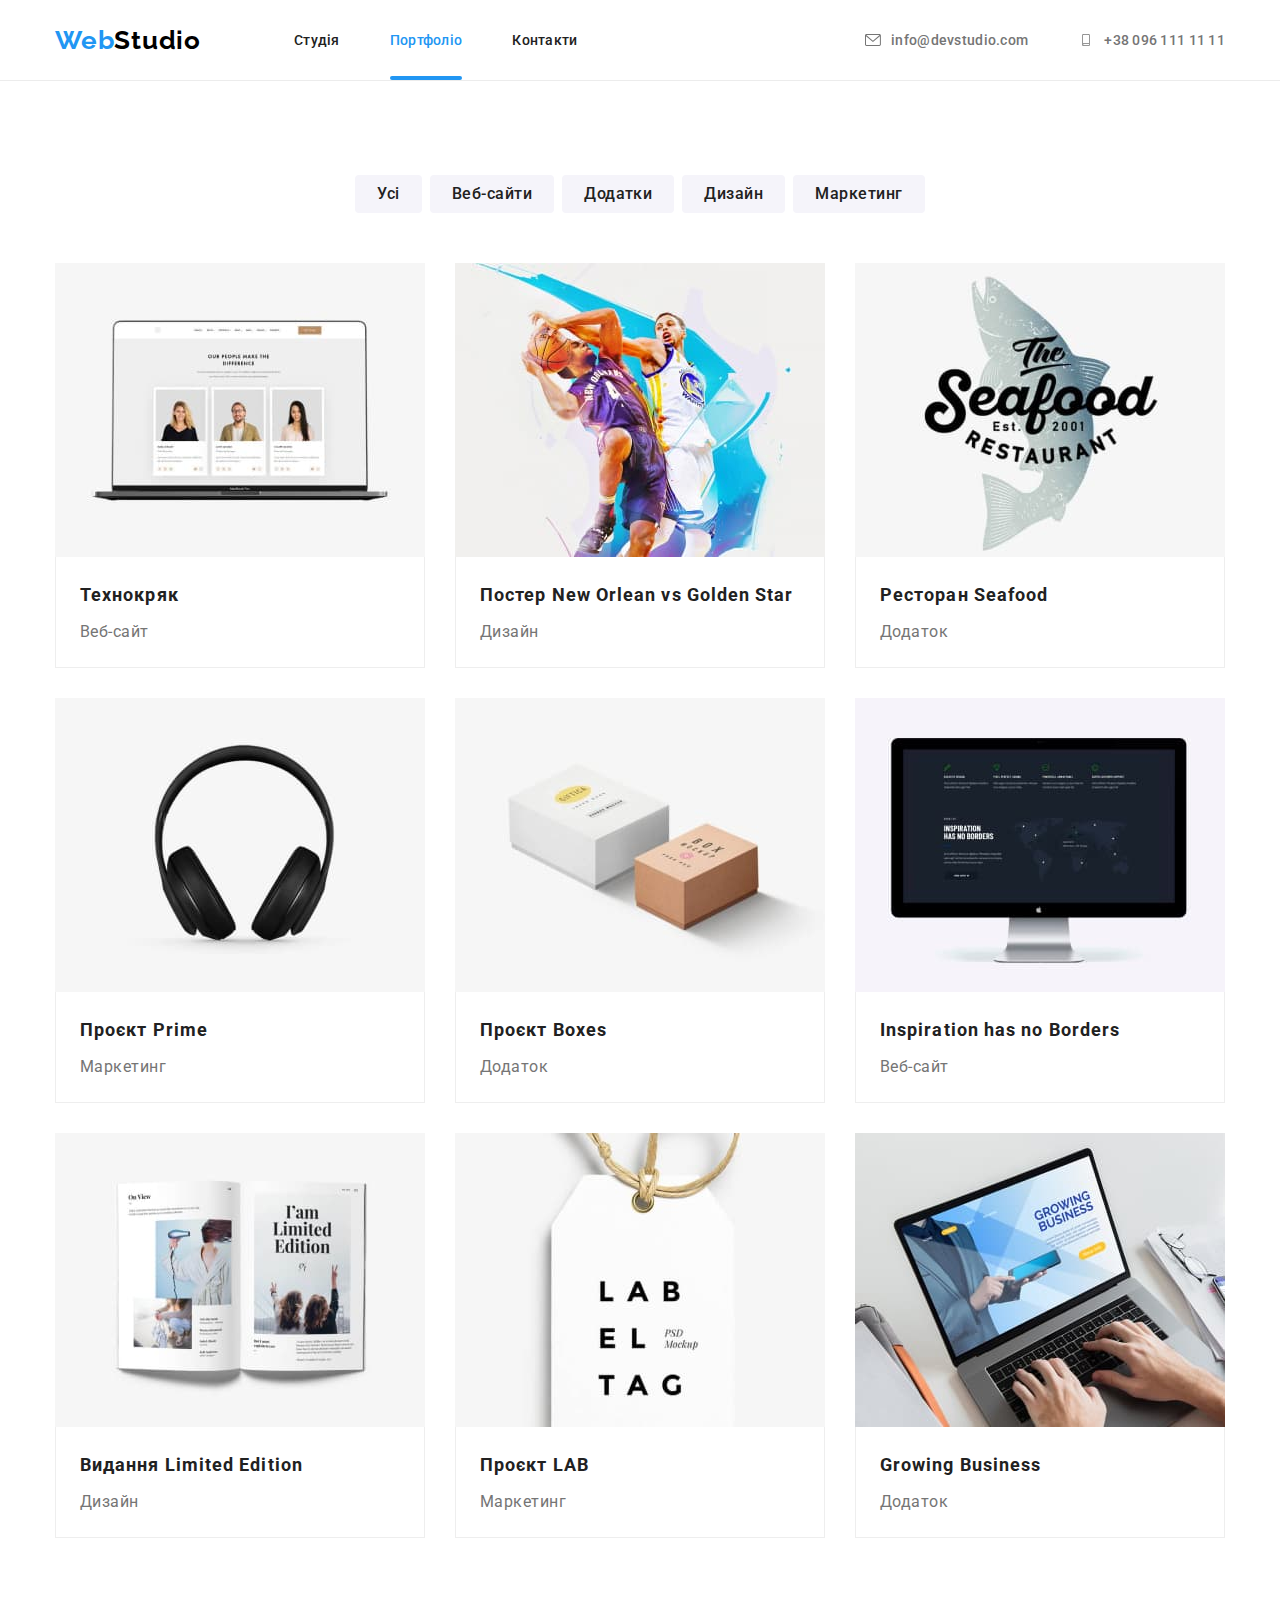
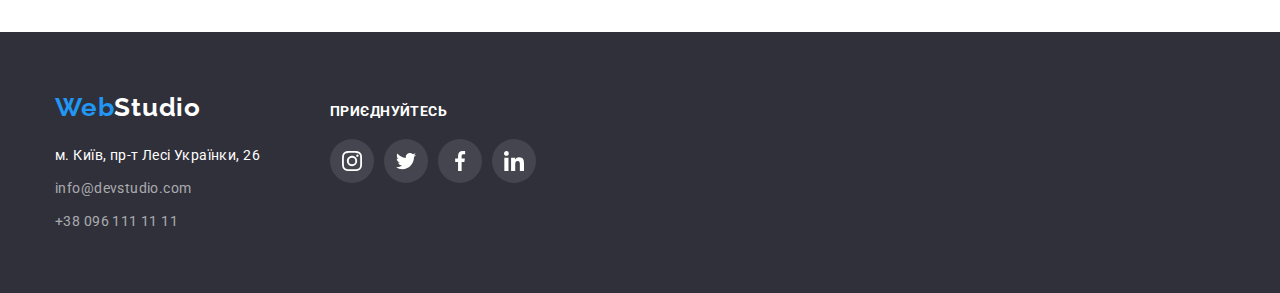
==== portfolio.html @ 4a7755b4 "Initial commit" ====
<!DOCTYPE html>
<html lang="uk">
  <head>
    <meta charset="UTF-8" />
    <meta http-equiv="X-UA-Compatible" content="IE=edge" />
    <meta name="viewport" content="width=device-width, initial-scale=1.0" />
    <title>WebStudio</title>
    <!-- Fonts -->
    <link rel="preconnect" href="https://fonts.googleapis.com" />
    <link rel="preconnect" href="https://fonts.gstatic.com" crossorigin />
    <link
      href="https://fonts.googleapis.com/css2?family=Raleway:wght@700&family=Roboto:wght@400;500;700;900&display=swap"
      rel="stylesheet"
    />

    <!-- Modern normalized -->

    <link rel="stylesheet" href="./css/modern-normalized.css" />

    <!-- Custom styles -->
    <link rel="stylesheet" href="./css/styles.css" />
  </head>

  <body class="page">
    <header class="header">
      <div class="container header-container">
        <a class="logo" href="./index.html" lang="en"><span class="accent">Web</span>Studio</a>
        <nav class="nav">
          <ul class="list header-nav-list">
            <li class="list-item">
              <a class="header-nav-link link" href="./index.html">Студія</a>
            </li>
            <li>
              <a class="header-nav-link link active" href="./portfolio.html">Портфоліо</a>
            </li>
            <li>
              <a class="header-nav-link link" href="">Контакти</a>
            </li>
          </ul>
        </nav>

        <div class="header-contacts">
          <ul class="header-list-contacts list">
            <li class="list-item">
              <a class="header-nav-link link" href="mailto:info@devstudio.com" lang="en"
                ><svg class="icon-nav" width="16" height="12">
                  <use href="./images/icons.svg#envelope"></use>
                </svg>
                info@devstudio.com</a
              >
            </li>
            <li class="list-item">
              <a class="header-nav-link link" href="tel:+380961111111"
                ><svg class="icon-nav" width="16" height="12">
                  <use href="./images/icons.svg#smartphone"></use>
                </svg>
                +38 096 111 11 11</a
              >
            </li>
          </ul>
        </div>
      </div>
    </header>

    <main>
      <section class="section-portfolio section">
        <div class="container portfolio">
          <h1 hidden>Портфоліо</h1>

          <div class="btn-portfolio">
            <ul class="list-btn list">
              <li class="btn-list-item">
                <button class="portfolio-btn btn" type="button">Усі</button>
              </li>
              <li class="btn-list-item">
                <button class="portfolio-btn btn" type="button">Веб-сайти</button>
              </li>
              <li class="btn-list-item">
                <button class="portfolio-btn btn" type="button">Додатки</button>
              </li>
              <li class="btn-list-item">
                <button class="portfolio-btn btn" type="button">Дизайн</button>
              </li>
              <li class="btn-list-item">
                <button class="portfolio-btn btn" type="button">Маркетинг</button>
              </li>
            </ul>
          </div>

          <div class="portfolio-cards">
            <ul class="cards-list-portfolio list">
              <li class="cards-item-portfolio">
                <a class="cards-link-portfolio link" href="#">
                  <div class="thumb-cards">
                    <img
                      class="img-portfolio img"
                      src="./images/portfolio/img-1.jpeg"
                      alt="Картинка вебсайт"
                      width="370"
                      height="294"
                    />

                    <div class="overlay">
                      <p class="overlay-desc"
                        >Ресурс пропонує комплексні пропозиції з різним рівнем функціоналу та
                        сервісів. Все це дозволить відвідувачу отримати вичерпні відомості про
                        компанію чи приватну особу.</p
                      >
                    </div>
                  </div>
                  <div class="group-bottom-cards"
                    ><h2 class="subtitle-portfolio">Технокряк</h2>
                    <p class="desc-portfolio">Веб-сайт</p>
                  </div>
                </a>
              </li>

              <li class="cards-item-portfolio">
                <a href="#" class="cards-link-portfolio link">
                  <div class="thumb-cards">
                    <img
                      class="img-portfolio img"
                      src="./images/portfolio/img-2.jpeg"
                      alt="зображення дизайну"
                      width="370"
                      height="294"
                    />
                    <div class="overlay">
                      <p class="overlay-desc"
                        >Ресурс пропонує комплексні пропозиції з різним рівнем функціоналу та
                        сервісів. Все це дозволить відвідувачу отримати вичерпні відомості про
                        компанію чи приватну особу.</p
                      >
                    </div>
                  </div>

                  <div class="group-bottom-cards">
                    <h2 class="subtitle-portfolio"
                      >Постер <span lang="en">New Orlean vs Golden Star</span></h2
                    >
                    <p class="desc-portfolio">Дизайн</p>
                  </div>
                </a>
              </li>

              <li class="cards-item-portfolio">
                <a href="#" class="cards-link-portfolio link">
                  <div class="thumb-cards">
                    <img
                      class="img-portfolio img"
                      src="./images/portfolio/img-3.jpeg"
                      alt="логотип ресторану"
                      width="370"
                      height="294"
                    />

                    <div class="overlay">
                      <p class="overlay-desc"
                        >Ресурс пропонує комплексні пропозиції з різним рівнем функціоналу та
                        сервісів. Все це дозволить відвідувачу отримати вичерпні відомості про
                        компанію чи приватну особу.</p
                      >
                    </div>
                  </div>

                  <div class="group-bottom-cards"
                    ><h2 class="subtitle-portfolio">Ресторан <span lang="en">Seafood</span> </h2>
                    <p class="desc-portfolio">Додаток</p>
                  </div>
                </a>
              </li>

              <li class="cards-item-portfolio">
                <a href="#" class="cards-link-portfolio link">
                  <div class="thumb-cards">
                    <img
                      class="img-portfolio img"
                      src="./images/portfolio/img-4.jpeg"
                      alt="Навушники"
                      width="370"
                      height="294"
                    />

                    <div class="overlay">
                      <p class="overlay-desc"
                        >Ресурс пропонує комплексні пропозиції з різним рівнем функціоналу та
                        сервісів. Все це дозволить відвідувачу отримати вичерпні відомості про
                        компанію чи приватну особу.</p
                      >
                    </div>
                  </div>

                  <div class="group-bottom-cards"
                    ><h2 class="subtitle-portfolio">Проєкт <span lang="en">Prime</span> </h2>
                    <p class="desc-portfolio">Маркетинг</p>
                  </div>
                </a>
              </li>

              <li class="cards-item-portfolio">
                <a href="#" class="cards-link-portfolio link">
                  <div class="thumb-cards">
                    <img
                      class="img-portfolio img"
                      src="./images/portfolio/img-5.jpeg"
                      alt="коробки"
                      width="370"
                      height="294"
                    />

                    <div class="overlay">
                      <p class="overlay-desc"
                        >Ресурс пропонує комплексні пропозиції з різним рівнем функціоналу та
                        сервісів. Все це дозволить відвідувачу отримати вичерпні відомості про
                        компанію чи приватну особу.</p
                      >
                    </div>
                  </div>

                  <div class="group-bottom-cards"
                    ><h2 class="subtitle-portfolio">Проєкт <span lang="en">Boxes</span> </h2>
                    <p class="desc-portfolio">Додаток</p>
                  </div>
                </a>
              </li>

              <li class="cards-item-portfolio">
                <a href="#" class="cards-link-portfolio link">
                  <div class="thumb-cards">
                    <img
                      class="img-portfolio img"
                      src="./images/portfolio/img-6.jpeg"
                      alt="монітор"
                      width="370"
                      height="294"
                    />

                    <div class="overlay">
                      <p class="overlay-desc"
                        >Ресурс пропонує комплексні пропозиції з різним рівнем функціоналу та
                        сервісів. Все це дозволить відвідувачу отримати вичерпні відомості про
                        компанію чи приватну особу.</p
                      >
                    </div>
                  </div>

                  <div class="group-bottom-cards">
                    <h2 class="subtitle-portfolio" lang="en">Inspiration has no Borders</h2>
                    <p class="desc-portfolio">Веб-сайт</p>
                  </div>
                </a>
              </li>

              <li class="cards-item-portfolio">
                <a href="#" class="cards-link-portfolio link">
                  <div class="thumb-cards">
                    <img
                      class="img-portfolio img"
                      src="./images/portfolio/img-7.jpeg"
                      alt="журнал"
                      width="370"
                      height="294"
                    />

                    <div class="overlay">
                      <p class="overlay-desc"
                        >Ресурс пропонує комплексні пропозиції з різним рівнем функціоналу та
                        сервісів. Все це дозволить відвідувачу отримати вичерпні відомості про
                        компанію чи приватну особу.</p
                      >
                    </div>
                  </div>

                  <div class="group-bottom-cards">
                    <h2 class="subtitle-portfolio"
                      >Видання <span lang="en">Limited Edition</span>
                    </h2>
                    <p class="desc-portfolio">Дизайн</p>
                  </div>
                </a>
              </li>

              <li class="cards-item-portfolio">
                <a href="#" class="cards-link-portfolio link">
                  <div class="thumb-cards">
                    <img
                      class="img-portfolio img"
                      src="./images/portfolio/img-8.jpeg"
                      alt="лейба"
                      width="370"
                      height="294"
                    />

                    <div class="overlay">
                      <p class="overlay-desc"
                        >Ресурс пропонує комплексні пропозиції з різним рівнем функціоналу та
                        сервісів. Все це дозволить відвідувачу отримати вичерпні відомості про
                        компанію чи приватну особу.</p
                      >
                    </div>
                  </div>

                  <div class="group-bottom-cards"
                    ><h2 class="subtitle-portfolio">Проєкт <span lang="en">LAB</span></h2>
                    <p class="desc-portfolio">Маркетинг</p>
                  </div>
                </a>
              </li>

              <li class="cards-item-portfolio">
                <a href="#" class="cards-link-portfolio link">
                  <div class="thumb-cards">
                    <img
                      class="img-portfolio img"
                      src="./images/portfolio/img-9.jpeg"
                      alt="ноутбук"
                      width="370"
                      height="294"
                    />

                    <div class="overlay">
                      <p class="overlay-desc"
                        >Ресурс пропонує комплексні пропозиції з різним рівнем функціоналу та
                        сервісів. Все це дозволить відвідувачу отримати вичерпні відомості про
                        компанію чи приватну особу.</p
                      >
                    </div>
                  </div>

                  <div class="group-bottom-cards">
                    <h2 class="subtitle-portfolio" lang="en">Growing Business </h2>
                    <p class="desc-portfolio">Додаток</p>
                  </div>
                </a>
              </li>
            </ul>
          </div>
        </div>
      </section>
    </main>
    <footer class="footer">
      <div class="container footer-container">
        <div class="group-footer">
          <a class="logo-footer" href="./index.html" lang="en">
            <span class="accent">Web</span>Studio</a
          >
          <address class="contacts-adress">
            <ul class="list">
              <li class="list-item-contacts">
                <a
                  class="link address"
                  href="https://goo.gl/maps/JGpB8rqsACKzJYv68"
                  target="_blank"
                  rel="noopener noreferrer"
                  >м. Київ, пр-т Лесі Українки, 26</a
                >
              </li>
              <li class="list-item-contacts">
                <a class="footer-contacts link" href="mailto:info@devstudio.com" lang="en"
                  >info@devstudio.com</a
                >
              </li>
              <li class="list-item-contacts">
                <a class="footer-contacts link" href="tel:+380961111111">+38 096 111 11 11</a>
              </li>
            </ul>
          </address>
        </div>

        <div class="social-links">
          <p class="footer-title">приєднуйтесь</p>
          <ul class="footer-socials list">
            <li class="item"
              ><a
                class="link footer-socials-link"
                href="#"
                target="_blank"
                rel="noreferrer noopener"
                ><svg class="footer-socials-icon" width="20" height="20">
                  <use href="./images/icons.svg#instagram"></use></svg></a
            ></li>
            <li class="item"
              ><a
                class="link footer-socials-link"
                href="#"
                target="_blank"
                rel="noreferrer noopener"
                ><svg class="footer-socials-icon" width="20" height="20">
                  <use href="./images/icons.svg#twitter"></use></svg></a
            ></li>
            <li class="item"
              ><a
                class="link footer-socials-link"
                href="#"
                target="_blank"
                rel="noreferrer noopener"
                ><svg class="footer-socials-icon" width="20" height="20">
                  <use href="./images/icons.svg#facebook"></use></svg></a
            ></li>
            <li class="item"
              ><a
                class="link footer-socials-link"
                href="#"
                target="_blank"
                rel="noreferrer noopener"
              >
                <svg class="footer-socials-icon" width="20" height="20">
                  <use href="./images/icons.svg#linkedin"></use>
                </svg>
              </a>
            </li>
          </ul>
        </div>
      </div>
    </footer>
  </body>
</html>
---- css/modern-normalized.css ----
/**
 * Minified by jsDelivr using clean-css v4.2.3.
 * Original file: /npm/modern-normalize@1.1.0/modern-normalize.css
 *
 * Do NOT use SRI with dynamically generated files! More information: https://www.jsdelivr.com/using-sri-with-dynamic-files
 */
/*! modern-normalize v1.1.0 | MIT License | https://github.com/sindresorhus/modern-normalize */
*,
::after,
::before {
  box-sizing: border-box;
}
html {
  -moz-tab-size: 4;
  tab-size: 4;
}
html {
  line-height: 1.15;
  -webkit-text-size-adjust: 100%;
}
body {
  margin: 0;
}
body {
  font-family: system-ui, -apple-system, 'Segoe UI', Roboto, Helvetica, Arial, sans-serif,
    'Apple Color Emoji', 'Segoe UI Emoji';
}
hr {
  height: 0;
  color: inherit;
}
abbr[title] {
  text-decoration: underline dotted;
}
b,
strong {
  font-weight: bolder;
}
code,
kbd,
pre,
samp {
  font-family: ui-monospace, SFMono-Regular, Consolas, 'Liberation Mono', Menlo, monospace;
  font-size: 1em;
}
small {
  font-size: 80%;
}
sub,
sup {
  font-size: 75%;
  line-height: 0;
  position: relative;
  vertical-align: baseline;
}
sub {
  bottom: -0.25em;
}
sup {
  top: -0.5em;
}
table {
  text-indent: 0;
  border-color: inherit;
}
button,
input,
optgroup,
select,
textarea {
  font-family: inherit;
  font-size: 100%;
  line-height: 1.15;
  margin: 0;
}
button,
select {
  text-transform: none;
}
[type='button'],
[type='reset'],
[type='submit'],
button {
  -webkit-appearance: button;
}
::-moz-focus-inner {
  border-style: none;
  padding: 0;
}
:-moz-focusring {
  outline: 1px dotted ButtonText;
}
:-moz-ui-invalid {
  box-shadow: none;
}
legend {
  padding: 0;
}
progress {
  vertical-align: baseline;
}
::-webkit-inner-spin-button,
::-webkit-outer-spin-button {
  height: auto;
}
[type='search'] {
  -webkit-appearance: textfield;
  outline-offset: -2px;
}
::-webkit-search-decoration {
  -webkit-appearance: none;
}
::-webkit-file-upload-button {
  -webkit-appearance: button;
  font: inherit;
}
summary {
  display: list-item;
}
/*# sourceMappingURL=/sm/b8ae781793ee4eb86edef3f2a2ac43a5575d063ed8cd287d7553f9f1b2776616.map */
---- css/styles.css ----
:root {
  /* Fonts */
  --maine-font: 'Roboto', sans-serif;
  --secondary-font: 'Raleway', sans-serif;
  /* Text colors */
  --maine-txt-cl: #212121;
  --gray-txt-cl: #757575;
  --light-txt-cl: #ffffff;
  --accent-txt-cl: #2196f3;
  --gray-txt-cl-60: rgba(255, 255, 255, 0.6);

  /* Background colors */
  --accent-bgd-cl: #2196f3;
  --black-bgd-cl: #2f303a;
  --gray-bgd-cl: #f5f4fa;
  --gray-bgd-btn-cl: #f5f4fa;
  --gray-bgd-icon-cl: #afb1b8;
  --gray-bgd-icon-footer-cl: linear-gradient(0deg, rgba(0, 0, 0, 0.2), rgba(0, 0, 0, 0.2)),
    rgba(255, 255, 255, 0.1);

  /* Others */

  --grey-border-cl: #ececec;
  --light-border-cl: #eeeeee;
  --animation-hover: 250ms cubic-bezier(0.4, 0, 0.2, 1);
  --animation-modal: 500ms cubic-bezier(0.4, 0, 0.2, 1);
}

/* Reset */
h1,
h2,
h3,
h4,
h5,
h6,
p {
  margin: 0;
}

.list {
  list-style: none;
  padding-left: 0;
  margin: 0;
}

.link {
  text-decoration: none;
  color: currentColor;
}

/* Base styles */

.page {
  font-family: var(--maine-font);
  color: var(--maine-txt-cl);
}

.container {
  width: 1200px;
  padding-left: 15px;
  padding-right: 15px;
  margin-left: auto;
  margin-right: auto;

  /* outline: 2px solid red;
  outline-offset: -2px; */
}

.section {
  padding-top: 94px;
  padding-bottom: 94px;
}

.img {
  display: block;
  max-width: 100%;
  height: auto;
}

/* Header */

.header {
  background-color: #ffffff;

  border-bottom: 1px solid var(--grey-border-cl);
}

.header-container {
  display: flex;
  align-items: center;
}

.logo {
  font-weight: 700;
  font-size: 26px;
  line-height: calc(31 / 26);
  letter-spacing: 0.03em;
  font-family: var(--secondary-font);
  margin-right: 93px;

  color: #000000;
  text-decoration: none;
}

.accent {
  color: var(--accent-txt-cl);
}

.header-nav-link {
  display: flex;
  align-items: center;
  font-weight: 500;
  font-size: 14px;
  line-height: calc(16 / 14);
  letter-spacing: 0.02em;
  cursor: pointer;
  padding-bottom: 32px;
  padding-top: 32px;

  transition: color var(--animation-hover);
}

.active {
  display: block;
  position: relative;
  color: var(--accent-txt-cl);
}

.active::after {
  content: '';
  position: absolute;
  width: 100%;
  height: 4px;
  left: 0;
  bottom: 0;
  background: var(--accent-bgd-cl);
  border-radius: 2px;
}

.header-nav-link:hover,
.header-nav-link:focus {
  color: var(--accent-txt-cl);
}

.header-list-contacts {
  color: var(--gray-txt-cl);
}

.header-nav-list {
  display: flex;
  align-items: center;
  gap: 50px;
}

.header-contacts {
  display: flex;
  align-items: center;
  margin-left: auto;
}

.header-list-contacts {
  display: flex;
  align-items: center;
  gap: 50px;
}

.icon-nav {
  margin-right: 10px;
  fill: var(--gray-txt-cl);
  transition: fill var(--animation-hover);
}

.header-nav-link:hover .icon-nav,
.header-nav-link:focus .icon-nav {
  fill: var(--accent-bgd-cl);
}

/* Шапка */
.section-tittle {
  max-width: 1600px;
  margin-left: auto;
  margin-right: auto;
  background-image: url(../images/hero/overlay.png), url(../images/hero/hero-img.jpeg);
  background-position: center;
  background-repeat: no-repeat;
  background-size: cover;

  background-color: var(--black-bgd-cl);
  padding: 200px 0 200px;
}

.hero-container {
  align-items: center;
}

.maine-tittle {
  font-weight: 900;
  font-size: 44px;
  line-height: calc(60 / 44);
  text-align: center;
  letter-spacing: 0.06em;
  text-transform: uppercase;
  color: var(--light-txt-cl);
  width: 696px;

  margin-left: auto;
  margin-right: auto;
  margin-bottom: 30px;
}

.maine-btn {
  margin-left: auto;
  margin-right: auto;
  display: block;
  padding: 10px 32px;

  background-color: var(--accent-bgd-cl);
  color: var(--light-txt-cl);
  font-weight: 700;
  font-size: 16px;
  line-height: calc(30 / 16);
  letter-spacing: 0.06em;
  box-shadow: 0px 4px 4px rgba(0, 0, 0, 0.15);
  border-radius: 4px;
  border: none;
  font-family: inherit;
}
.maine-btn:hover,
.maine-btn:focus {
  cursor: pointer;
}

/* Особливості */

.peculiarity-container {
  display: flex;
  align-items: center;
}

.list-peculiarity {
  display: flex;
  gap: 30px;
}

.group-peculiarity {
  height: 120px;
  width: 270px;
  margin-bottom: 30px;
  background-color: var(--gray-bgd-cl);
  border-radius: 4px;
  display: flex;
  align-items: center;
  justify-content: center;
}

.subtitle-peculiarity {
  margin-bottom: 10px;

  font-size: 14px;
  line-height: calc(16 / 14);
  letter-spacing: 0.03em;
  text-transform: uppercase;
}

.desc-peculiarity {
  font-size: 14px;
  line-height: calc(24 / 14);
  letter-spacing: 0.03em;
  color: var(--gray-txt-cl);
}

/* Чим ми займаємось */

.section-benefits {
  padding-top: 0;
}

.title-benefits {
  font-size: 36px;
  line-height: calc(42 / 36);
  text-align: center;
  letter-spacing: 0.03em;
  margin-bottom: 50px;
}

.list-benefits {
  display: flex;
  gap: 30px;
}

.thumb-benefits {
  position: relative;
}

.thumb-benif-group {
  width: 370px;
  height: 70px;
  background-color: rgba(47, 48, 58, 0.8);
  position: absolute;
  bottom: 0;
  left: 0;

  display: flex;
  align-items: center;
  justify-content: center;
}

.thumb-benif-desc {
  font-weight: 700;
  font-size: 14px;
  line-height: calc(16 / 14);
  text-align: center;
  letter-spacing: 0.03em;
  text-transform: uppercase;
  color: var(--light-txt-cl);

  position: relative;
}

/* Наша команда */

.section-team {
  background-color: var(--gray-bgd-cl);
}

.title-team {
  font-size: 36px;
  line-height: calc(42 / 36);
  text-align: center;
  letter-spacing: 0.03em;
  margin-bottom: 50px;
}

.list-team {
  display: flex;
  gap: 30px;
}

.item-team {
  min-width: 270px;

  background: #ffffff;
  box-shadow: 0px 1px 3px rgba(0, 0, 0, 0.12), 0px 1px 1px rgba(0, 0, 0, 0.14),
    0px 2px 1px rgba(0, 0, 0, 0.2);
  border-radius: 0px 0px 4px 4px;
}

/* .img-team {
  margin-bottom: 30px;
} */

.subtitle-team {
  font-weight: 500;
  font-size: 16px;
  line-height: calc(19 / 16);
  text-align: center;
  letter-spacing: 0.03em;
  margin-bottom: 10px;
}

.desc-team {
  font-size: 16px;
  line-height: calc(19 / 16);
  text-align: center;
  letter-spacing: 0.03em;
  color: var(--gray-txt-cl);
  margin-bottom: 16px;
}

/* socials */

.team-wrap {
  padding-bottom: 30px;
  padding-top: 30px;
}

.socials {
  display: flex;
  gap: 10px;
  justify-content: center;
}

.socials-link {
  display: flex;
  align-items: center;
  justify-content: center;
  width: 44px;
  height: 44px;
  border-radius: 50%;

  background-color: var(--light-txt-cl);

  transition: background-color var(--animation-hover);
}

.social-icon {
  fill: var(--gray-bgd-icon-cl);

  transition: fill var(--animation-hover);
}

.socials-link:hover .social-icon,
.socials-link:focus .social-icon {
  fill: var(--light-txt-cl);
}

.socials-link:hover,
.socials-link:focus {
  background-color: var(--accent-bgd-cl);
}

/* Постійні клієнти */
.section-title {
  font-size: 36px;
  line-height: calc(42 / 36);
  text-align: center;
  letter-spacing: 0.03em;
  margin-bottom: 50px;
}
.clients {
  padding-top: 94px;
  padding-bottom: 94px;
}

.client-list {
  display: flex;
  justify-content: space-between;
  margin-top: 50px;
}

.clients-link {
  display: flex;
  width: 170px;
  height: 92px;
  border: 1px solid var(--gray-bgd-icon-cl);
  border-radius: 4px;
  justify-content: center;
  align-items: center;

  transition: border 250ms var(--animation-hover);
}
.clients-icon {
  fill: var(--gray-bgd-icon-cl);
  transition: fill var(--animation-hover);
}

.clients-link:hover,
.clients-link:focus {
  border: 1px solid var(--accent-txt-cl);
}

.clients-link:hover .clients-icon,
.clients-link:focus .clients-icon {
  fill: var(--accent-txt-cl);
}

/* Портфоліо */

.list-btn {
  display: flex;
  justify-content: center;
  gap: 8px;
  margin-bottom: 50px;
}
.list-btn .btn {
  font-weight: 500;
  font-size: 16px;
  line-height: calc(26 / 16);
  letter-spacing: 0.03em;
  background-color: var(--gray-bgd-btn-cl);
  color: var(--maine-txt-cl);

  cursor: pointer;
  border: none;
  border-radius: 4px;
  padding: 6px 22px;

  transition: color var(--animation-hover), background-color var(--animation-hover),
    box-shadow var(--animation-hover);
}

.list-btn .btn:focus,
.list-btn .btn:hover {
  color: var(--light-txt-cl);
  background-color: var(--accent-bgd-cl);
  box-shadow: 0px 3px 1px rgba(0, 0, 0, 0.1), 0px 1px 2px rgba(0, 0, 0, 0.08),
    0px 2px 2px rgba(0, 0, 0, 0.12);
}

.portfolio-cards {
  display: flex;
}
.cards-list-portfolio {
  display: flex;
  gap: 30px;
  flex-wrap: wrap;
}

.cards-item-portfolio {
  background: #ffffff;
  /* width: 370px; */
}

.cards-link-portfolio {
  display: block;

  transition: box-shadow var(--animation-hover);
}

.cards-link-portfolio:hover,
.cards-link-portfolio:focus {
  box-shadow: 0px 1px 1px rgba(0, 0, 0, 0.12), 0px 4px 4px rgba(0, 0, 0, 0.06),
    1px 4px 6px rgba(0, 0, 0, 0.16);
}

.group-bottom-cards {
  padding-left: 24px;
  padding-top: 20px;
  padding-bottom: 20px;
  border: 1px solid var(--light-border-cl);
  border-top: transparent;
}

.subtitle-portfolio {
  font-size: 18px;
  line-height: calc(36 / 18);
  letter-spacing: 0.06em;
  color: var(--maine-txt-cl);

  margin-bottom: 4px;
}

.desc-portfolio {
  font-size: 16px;
  line-height: calc(30 / 16);
  letter-spacing: 0.03em;
  color: var(--gray-txt-cl);
}

.thumb-cards {
  position: relative;
  overflow: hidden;
}

.overlay {
  position: absolute;
  top: 0;
  left: 0;
  width: 100%;
  height: 101%;
  padding: 63px 24px;

  transform: translateY(101%);

  display: flex;
  align-items: center;
  justify-content: center;

  background-color: rgba(33, 150, 243, 0.9);
  transition: transform var(--animation-hover);
}

.overlay-desc {
  font-weight: 400;
  font-size: 18px;
  line-height: calc(28 / 18);
  letter-spacing: 0.03em;

  color: var(--light-txt-cl);
}

.cards-link-portfolio:hover .overlay {
  transform: translateY(0);
}

/* Footer */

.footer {
  background-color: var(--black-bgd-cl);
  padding-top: 60px;
  padding-bottom: 60px;
}

.footer-container {
  display: flex;
  align-items: baseline;
}

.logo-footer {
  font-weight: 700;
  font-size: 26px;
  line-height: calc(31 / 26);
  letter-spacing: 0.03em;
  font-family: var(--secondary-font);
  color: var(--light-txt-cl);
  text-decoration: none;
  display: block;
  margin-bottom: 20px;
}

.contacts-adress {
  font-style: inherit;
  font-weight: 400;
  font-size: 14px;
  line-height: calc(24 / 14);
  letter-spacing: 0.03em;
}

.contacts-adress .link {
  transition: color var(--animation-hover);
}

.contacts-adress .link:hover,
.contacts-adress .link:focus {
  color: var(--accent-txt-cl);
}

.list-item-contacts:not(:last-child) {
  margin-bottom: 9px;
}

.address {
  color: var(--light-txt-cl);
  display: block;
}

.footer-contacts {
  color: var(--gray-txt-cl-60);
}

/* Socials */

.social-links {
  /* margin-top: 72px; */
  margin-left: 70px;
}

.footer-title {
  margin-bottom: 20px;
  font-weight: 700;
  font-size: 14px;
  line-height: calc(16 / 14);
  letter-spacing: 0.03em;
  text-transform: uppercase;
  color: var(--light-txt-cl);
}
.footer-socials {
  display: flex;
  gap: 10px;
}

.footer-socials-link {
  display: flex;
  width: 44px;
  height: 44px;
  align-items: center;
  justify-content: center;
  background-color: rgba(255, 255, 255, 0.1);
  border-radius: 50%;

  transition: background-color var(--animation-hover);
}

.footer-socials-icon {
  fill: var(--light-txt-cl);
}

.footer-socials-link:hover,
.footer-socials-link:focus {
  background-color: var(--accent-bgd-cl);
}

/* Modal window  */

.backdrop {
  position: fixed;
  top: 0;
  left: 0;
  z-index: 100;

  width: 100%;
  height: 100%;

  background-color: rgba(0, 0, 0, 0.2);
  transition: opacity var(--animation-hover);
}

.backdrop.is-hidden {
  opacity: 0;
  pointer-events: none;
  visibility: hidden;
}

.backdrop.is-hidden .modal {
  transform: translate(-200%, -100%) scale(0.7) rotate(-360deg);
  transition: visibility var(--animation-modal), transform var(--animation-modal);
}

.modal {
  position: absolute;
  top: 50%;
  left: 50%;

  width: 528px;
  height: 581px;

  background-color: var(--light-txt-cl);
  box-shadow: 0px 1px 3px rgba(0, 0, 0, 0.12), 0px 1px 1px rgba(0, 0, 0, 0.14),
    0px 2px 1px rgba(0, 0, 0, 0.2);
  border-radius: 4px;

  transform: translate(-50%, -50%) scale(1) rotate(360deg);
  transition: transform var(--animation-modal);

  /* animation: anim-modal 1500ms linear; */
}

/* @keyframes anim-modal {
  0% {
    opacity: 0;
  }

  50% {
    opacity: 0.5;
  }

  100% {
    opacity: 1;
  }
} */

.close-btn {
  position: absolute;
  top: 8px;
  right: 8px;

  display: flex;
  align-items: center;
  justify-content: center;

  width: 30px;
  height: 30px;

  padding: 0;
  border-radius: 50%;
  border: 1px solid rgba(0, 0, 0, 0.1);
  background-color: #ffffff;
  cursor: pointer;
}
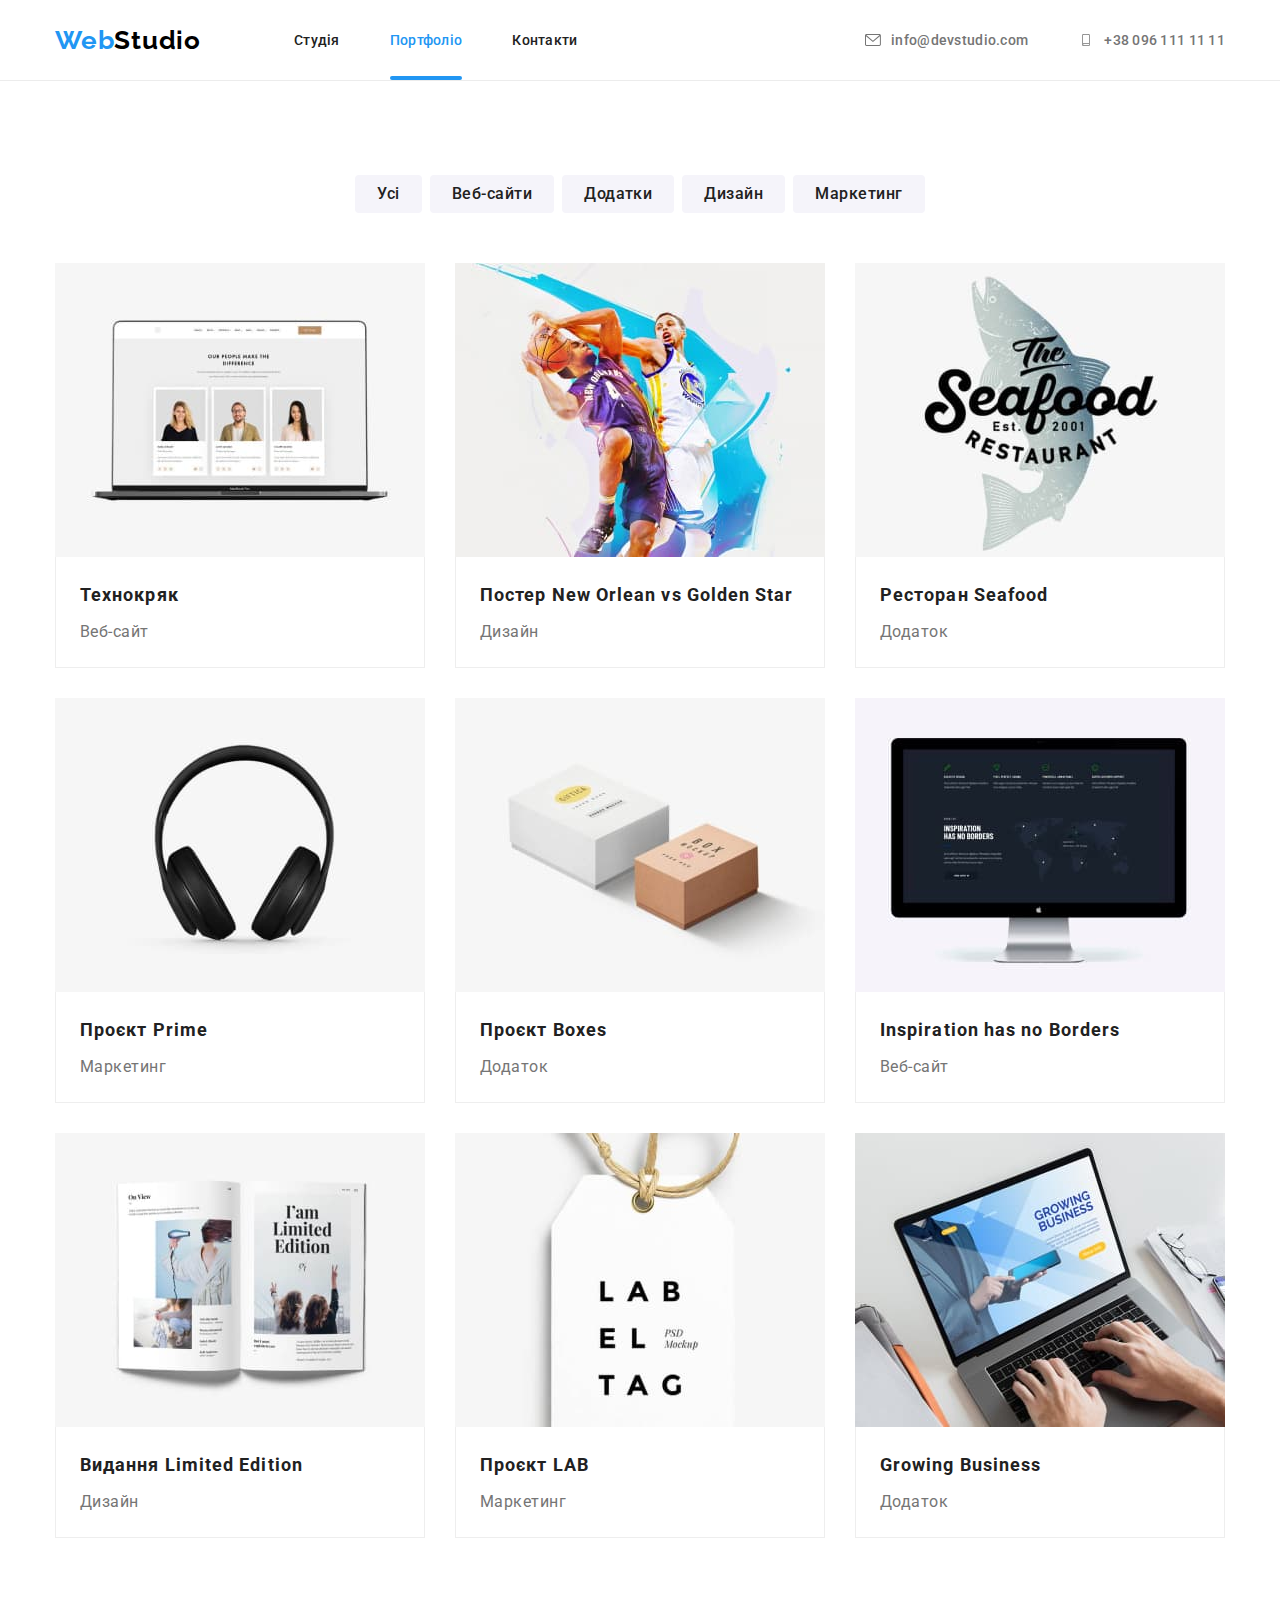
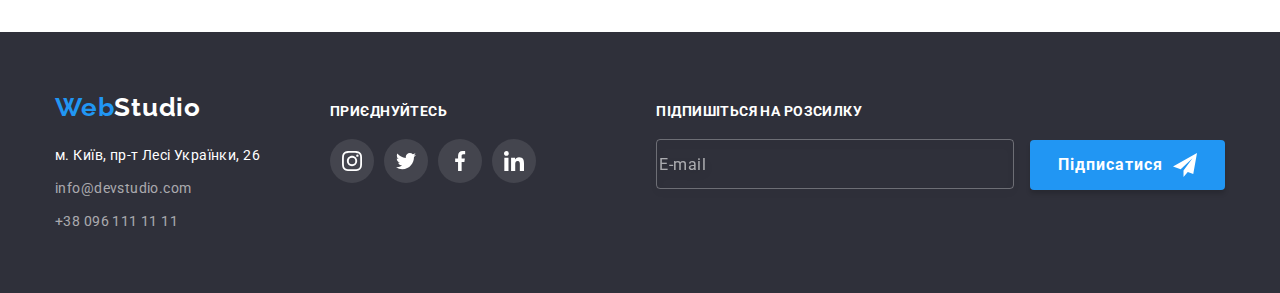
==== commit 15c75289: "add form group" ====
--- a/portfolio.html
+++ b/portfolio.html
@@ -411,6 +411,25 @@
             </li>
           </ul>
         </div>
+
+        <div class="footer-form-group">
+          <form class="footer-email-form" name="footer-email-form">
+            <strong class="footer-title-txt">Підпишіться на розсилку</strong>
+            <label class="footer-email-label">
+              <input
+                class="footer-email-input"
+                name="footer-email-input"
+                type="email"
+                placeholder="E-mail"
+              />
+            </label>
+
+            <button class="footer-btn btn" type="submit"> Підписатися </button>
+            <svg class="footer-btn-icon" width="24" height="24">
+              <use class="" href="./images/icons.svg#icon-send"></use>
+            </svg>
+          </form>
+        </div>
       </div>
     </footer>
   </body>
--- a/css/styles.css
+++ b/css/styles.css
@@ -345,10 +345,6 @@
   border-radius: 0px 0px 4px 4px;
 }
 
-/* .img-team {
-  margin-bottom: 30px;
-} */
-
 .subtitle-team {
   font-weight: 500;
   font-size: 16px;
@@ -498,7 +494,6 @@
 
 .cards-item-portfolio {
   background: #ffffff;
-  /* width: 370px; */
 }
 
 .cards-link-portfolio {
@@ -631,7 +626,6 @@
 /* Socials */
 
 .social-links {
-  /* margin-top: 72px; */
   margin-left: 70px;
 }
 
@@ -670,6 +664,91 @@
   background-color: var(--accent-bgd-cl);
 }
 
+.footer-form-group {
+  display: flex;
+  margin-left: auto;
+}
+
+.footer-email-form {
+  position: relative;
+}
+
+.footer-title-txt {
+  display: block;
+  margin-bottom: 20px;
+
+  font-weight: 700;
+  font-size: 14px;
+  line-height: calc(16 / 14);
+  letter-spacing: 0.03em;
+  text-transform: uppercase;
+
+  color: var(--light-txt-cl);
+}
+
+.footer-email-label {
+  margin-right: 12px;
+}
+
+.footer-email-input {
+  width: 358px;
+  height: 50px;
+
+  border: 1px solid rgba(255, 255, 255, 0.3);
+  filter: drop-shadow(0px 4px 4px rgba(0, 0, 0, 0.15));
+  border-radius: 4px;
+  outline: transparent;
+
+  background-color: transparent;
+
+  color: var(--light-txt-cl);
+}
+
+.footer-email-input:focus {
+  border-color: var(--accent-bgd-cl);
+}
+
+.footer-email-input::placeholder {
+  font-weight: 400;
+  font-size: 16px;
+  line-height: calc(12 / 16);
+  display: flex;
+  align-items: center;
+  letter-spacing: 0.03em;
+
+  color: var(--gray-txt-cl-60);
+}
+
+.footer-btn {
+  position: relative;
+
+  padding: 10px 62px 10px 28px;
+  margin: 0;
+  height: 50px;
+
+  font-weight: 700;
+  font-size: 16px;
+  line-height: calc(30 / 16);
+
+  align-items: center;
+  text-align: center;
+  letter-spacing: 0.06em;
+  border: none;
+  cursor: pointer;
+  color: var(--light-txt-cl);
+
+  background: #2196f3;
+  box-shadow: 0px 4px 4px rgba(0, 0, 0, 0.15);
+  border-radius: 4px;
+}
+
+.footer-btn-icon {
+  position: absolute;
+
+  right: 28px;
+  bottom: 13px;
+}
+
 /* Modal window  */
 
 .backdrop {
@@ -700,9 +779,9 @@
   position: absolute;
   top: 50%;
   left: 50%;
-
-  width: 528px;
-  height: 581px;
+  padding: 40px;
+
+  min-width: 528px;
 
   background-color: var(--light-txt-cl);
   box-shadow: 0px 1px 3px rgba(0, 0, 0, 0.12), 0px 1px 1px rgba(0, 0, 0, 0.14),
@@ -747,3 +826,173 @@
   background-color: #ffffff;
   cursor: pointer;
 }
+
+.close-btn:hover .close-window {
+  fill: var(--accent-txt-cl);
+}
+
+/* * Register Form */
+
+.register-form-title {
+  display: block;
+  margin-bottom: 12px;
+
+  font-weight: 700;
+  font-size: 20px;
+  line-height: calc(23 / 20);
+  text-align: center;
+  letter-spacing: 0.03em;
+
+  color: var(--maine-txt-cl);
+}
+
+.register-form-group {
+  margin-bottom: 10px;
+}
+
+.register-form-field {
+  position: relative;
+  display: block;
+  margin-bottom: 10px;
+}
+
+.register-form-labbel {
+  display: block;
+  margin-bottom: 4px;
+
+  font-weight: 400;
+  font-size: 12px;
+  line-height: calc(14 / 12);
+  letter-spacing: 0.01em;
+
+  color: var(--gray-txt-cl);
+}
+
+.register-form-input {
+  width: 100%;
+  height: 45px;
+
+  padding-left: 36px;
+  padding-right: 36px;
+
+  border: 1px solid rgba(33, 33, 33, 0.2);
+  border-radius: 4px;
+  outline: transparent;
+
+  transition: border-color var(--animation-hover);
+}
+
+.register-form-input:focus {
+  border-color: var(--accent-bgd-cl);
+}
+
+.register-form-icon {
+  position: absolute;
+  bottom: 14px;
+  left: 15px;
+
+  transition: fill var(--animation-hover);
+}
+
+.register-form-input:focus + .register-form-icon {
+  fill: var(--accent-bgd-cl);
+}
+
+.register-form-message {
+  display: block;
+  resize: none;
+  width: 100%;
+  height: 120px;
+  padding: 12px 16px;
+  outline: transparent;
+
+  border: 1px solid rgba(33, 33, 33, 0.2);
+  border-radius: 4px;
+}
+
+.register-form-message::placeholder {
+  font-weight: 400;
+  font-size: 12px;
+  line-height: calc(14 / 12);
+  letter-spacing: 0.01em;
+
+  color: rgba(117, 117, 117, 0.5);
+}
+
+.register-form-agreement {
+  display: flex;
+  align-items: center;
+  justify-content: center;
+  margin-bottom: 30px;
+  gap: 9px;
+}
+
+.register-form-desc {
+  font-weight: 400;
+  font-size: 14px;
+  line-height: calc(24 / 14);
+
+  letter-spacing: 0.03em;
+
+  color: var(--gray-txt-cl);
+}
+
+.visually-hidden {
+  position: absolute;
+  white-space: nowrap;
+  width: 1px;
+  height: 1px;
+  overflow: hidden;
+  border: 0;
+  padding: 0;
+  clip: rect(0 0 0 0);
+  clip-path: inset(50%);
+  margin: -1px;
+}
+
+.icon-checked {
+  opacity: 0;
+  transition: opacity var(--animation-hover);
+  fill: var(--accent-bgd-cl);
+}
+
+.register-form-checkbox:checked + .register-form-icons .icon-checked {
+  opacity: 1;
+}
+
+.icon-unchecked {
+  opacity: 1;
+  transition: opacity var(--accent-bgd-cl);
+}
+
+.register-form-checkbox:checked + .register-form-icons .icon-unchecked {
+  opacity: 0;
+}
+
+.register-form-link {
+  font-weight: 400;
+  font-size: 14px;
+  line-height: calc(24 / 14);
+
+  letter-spacing: 0.03em;
+  color: var(--accent-txt-cl);
+}
+
+.register-form-btn {
+  display: block;
+  margin: 0 auto;
+  padding: 10px 52px;
+
+  background: #188ce8;
+  box-shadow: 0px 4px 4px rgba(0, 0, 0, 0.15);
+  border-radius: 4px;
+  border: none;
+  cursor: pointer;
+
+  font-weight: 700;
+  font-size: 16px;
+  line-height: calc(30 / 16);
+  letter-spacing: 0.06em;
+
+  color: var(--light-txt-cl);
+}
